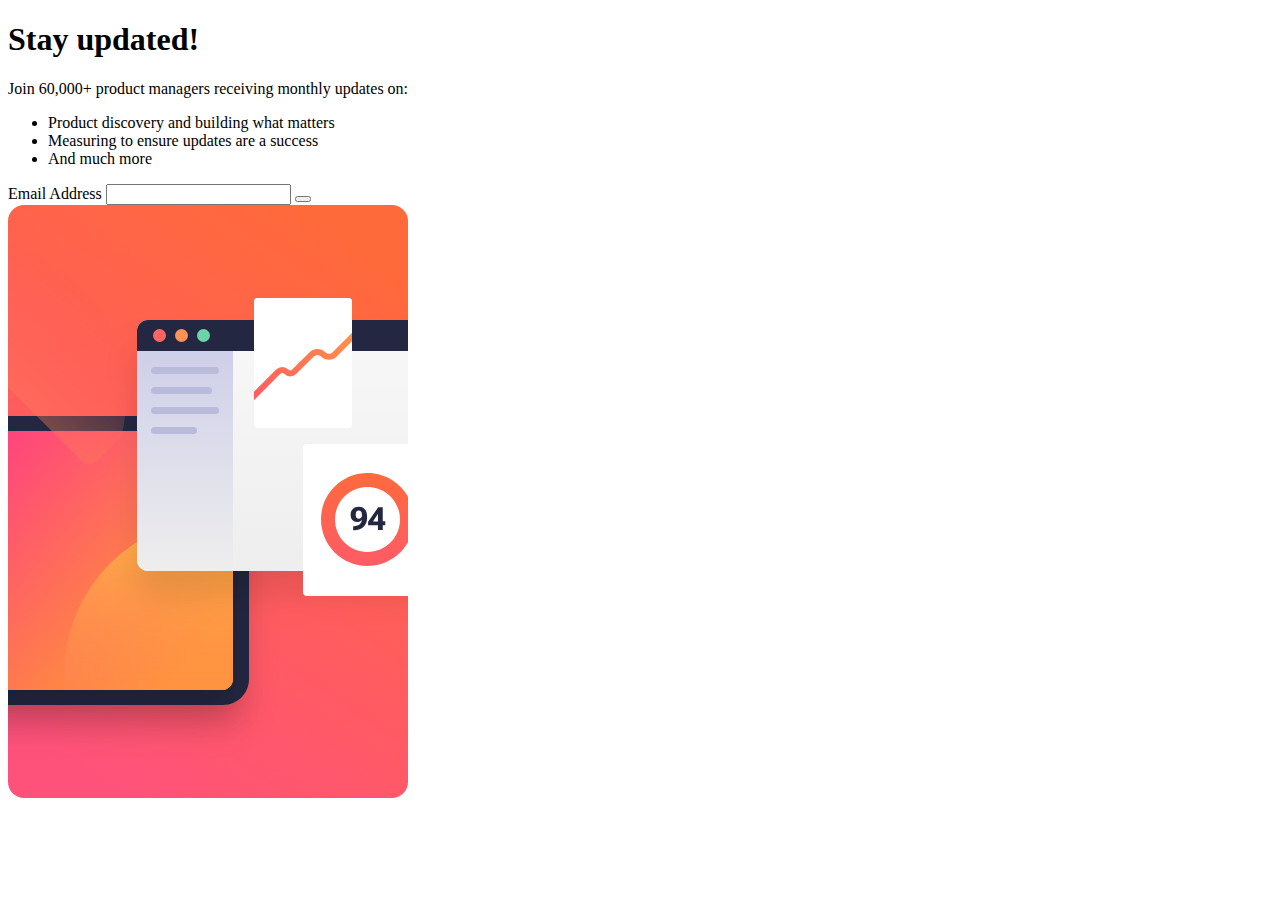
==== Index.html @ 206f369c "first html" ====
<!DOCTYPE html>
<html lang="pt-br">
<head>
    <meta charset="UTF-8">
    <meta name="viewport" content="width=device-width, initial-scale=1.0">
    <title>Resolução frontendmentor</title>
</head>
<body>
    <main>
        <article>
            <h1>Stay updated!</h1>
            <p>Join 60,000+ product managers receiving monthly updates on:</p>
            <ul>
                <li>Product discovery and building what matters</li>
                <li>Measuring to ensure updates are a success</li>
                <li>And much more</li>
            </ul>
            <label>Email Address</label>
            <input type ="text">
            <button></button>
        </article>
        <Section>
            <svg xmlns="http://www.w3.org/2000/svg" xmlns:xlink="http://www.w3.org/1999/xlink" width="400" height="593" viewBox="0 0 400 593"><defs><linearGradient id="b" x1="72.75%" x2="27.25%" y1="0%" y2="100%"><stop offset="0%" stop-color="#FF6A3A"/><stop offset="100%" stop-color="#FF527B"/></linearGradient><linearGradient id="h" x1="22.319%" x2="99.127%" y1="28.497%" y2="70.858%"><stop offset="0%" stop-color="#FF3E83"/><stop offset="100%" stop-color="#FF9F2E"/></linearGradient><linearGradient id="k" x1="50%" x2="50%" y1="0%" y2="100%"><stop offset="0%" stop-color="#FFB443"/><stop offset="100%" stop-color="#FF5B64" stop-opacity="0"/></linearGradient><linearGradient id="o" x1="50%" x2="50%" y1="0%" y2="100%"><stop offset="0%" stop-color="#F8F8F8"/><stop offset="100%" stop-color="#EEE"/></linearGradient><linearGradient id="p" x1="50%" x2="50%" y1="0%" y2="100%"><stop offset="0%" stop-color="#CACBE8"/><stop offset="100%" stop-color="#EEE"/><stop offset="100%" stop-color="#CACBE8"/></linearGradient><linearGradient id="r" x1="97.791%" x2="7.729%" y1="26.944%" y2="71.879%"><stop offset="0%" stop-color="#FF9049"/><stop offset="100%" stop-color="#FF5E5E"/></linearGradient><linearGradient id="t" x1="50%" x2="50%" y1="0%" y2="100%"><stop offset="0%" stop-color="#FF6A3D"/><stop offset="100%" stop-color="#FF5B66"/></linearGradient><path id="e" d="M0 26C0 11.64 11.64 0 26 0h381c14.36 0 26 11.64 26 26v237c0 14.36-11.64 26-26 26H26c-14.36 0-26-11.64-26-26V26Z"/><path id="g" d="M0 11C0 4.925 4.925 0 11 0h379c6.075 0 11 4.925 11 11v237c0 6.075-4.925 11-11 11H11c-6.075 0-11-4.925-11-11V11Z"/><path id="i" d="M0 11C0 4.925 4.925 0 11 0h379c6.075 0 11 4.925 11 11v237c0 6.075-4.925 11-11 11H11c-6.075 0-11-4.925-11-11V11Z"/><path id="n" d="M0 11C0 4.925 4.925 0 11 0h411c6.075 0 11 4.925 11 11v229c0 6.075-4.925 11-11 11H11c-6.075 0-11-4.925-11-11V11Z"/><path id="q" d="M0 4a4 4 0 0 1 4-4h90a4 4 0 0 1 4 4v122a4 4 0 0 1-4 4H4a4 4 0 0 1-4-4V4Z"/><filter id="d" width="127.7%" height="141.5%" x="-13.9%" y="-12.5%" filterUnits="objectBoundingBox"><feOffset dy="24" in="SourceAlpha" result="shadowOffsetOuter1"/><feGaussianBlur in="shadowOffsetOuter1" result="shadowBlurOuter1" stdDeviation="16"/><feColorMatrix in="shadowBlurOuter1" values="0 0 0 0 0 0 0 0 0 0 0 0 0 0 0 0 0 0 0.100000001 0"/></filter><filter id="f" width="129.9%" height="146.3%" x="-15%" y="-13.9%" filterUnits="objectBoundingBox"><feOffset dy="24" in="SourceAlpha" result="shadowOffsetOuter1"/><feGaussianBlur in="shadowOffsetOuter1" result="shadowBlurOuter1" stdDeviation="16"/><feColorMatrix in="shadowBlurOuter1" values="0 0 0 0 0 0 0 0 0 0 0 0 0 0 0 0 0 0 0.100000001 0"/></filter><filter id="j" width="129.9%" height="146.3%" x="-15%" y="-13.9%" filterUnits="objectBoundingBox"><feOffset dy="24" in="SourceAlpha" result="shadowOffsetOuter1"/><feGaussianBlur in="shadowOffsetOuter1" result="shadowBlurOuter1" stdDeviation="16"/><feColorMatrix in="shadowBlurOuter1" values="0 0 0 0 0 0 0 0 0 0 0 0 0 0 0 0 0 0 0.100000001 0"/></filter><filter id="m" width="127.7%" height="147.8%" x="-13.9%" y="-14.3%" filterUnits="objectBoundingBox"><feOffset dy="24" in="SourceAlpha" result="shadowOffsetOuter1"/><feGaussianBlur in="shadowOffsetOuter1" result="shadowBlurOuter1" stdDeviation="16"/><feColorMatrix in="shadowBlurOuter1" values="0 0 0 0 0 0 0 0 0 0 0 0 0 0 0 0 0 0 0.100000001 0"/></filter><rect id="a" width="400" height="593" x="0" y="0" rx="16"/></defs><g fill="none" fill-rule="evenodd"><mask id="c" fill="#fff"><use xlink:href="#a"/></mask><rect width="400" height="593" rx="16"/><path fill="url(#b)" fill-rule="nonzero" d="M0 0h400v593H0z" mask="url(#c)"/><g mask="url(#c)"><g fill-rule="nonzero" transform="translate(-192 211)"><use xlink:href="#e" fill="#000" filter="url(#d)"/><use xlink:href="#e" fill="#242742"/></g><g transform="translate(-176 226)"><g fill-rule="nonzero"><use xlink:href="#g" fill="#000" filter="url(#f)"/><use xlink:href="#g" fill="url(#h)"/></g><mask id="l" fill="#fff"><use xlink:href="#i"/></mask><g fill-rule="nonzero"><use xlink:href="#i" fill="#000" filter="url(#j)"/><use xlink:href="#i" fill="url(#h)"/></g><circle cx="390" cy="244" r="158" fill="url(#k)" fill-rule="nonzero" mask="url(#l)"/><circle cx="136.446" cy="-34.554" r="158" fill="url(#k)" fill-rule="nonzero" mask="url(#l)" transform="rotate(-135 136.446 -34.554)"/></g><g fill-rule="nonzero" transform="translate(129 115)"><use xlink:href="#n" fill="#000" filter="url(#m)"/><use xlink:href="#n" fill="url(#o)"/><path fill="url(#p)" d="M0 11C0 4.925 4.925 0 11 0h85v251H11c-6.075 0-11-4.925-11-11V11Z"/><path fill="#BABBDB" d="M14 50.5a3.5 3.5 0 0 1 3.5-3.5h61a3.5 3.5 0 0 1 0 7h-61a3.5 3.5 0 0 1-3.5-3.5Zm0 20a3.5 3.5 0 0 1 3.5-3.5h54a3.5 3.5 0 0 1 0 7h-54a3.5 3.5 0 0 1-3.5-3.5Zm0 20a3.5 3.5 0 0 1 3.5-3.5h61a3.5 3.5 0 0 1 0 7h-61a3.5 3.5 0 0 1-3.5-3.5Zm0 20a3.5 3.5 0 0 1 3.5-3.5h39a3.5 3.5 0 1 1 0 7h-39a3.5 3.5 0 0 1-3.5-3.5Z"/><path fill="#242742" d="M0 11C0 4.925 4.925 0 11 0h411c6.075 0 11 4.925 11 11v20H0V11Z"/><g transform="translate(16 9)"><circle cx="6.5" cy="6.5" r="6.5" fill="#FF6464"/><circle cx="28.5" cy="6.5" r="6.5" fill="#FF9255"/><circle cx="50.5" cy="6.5" r="6.5" fill="#6BD4A8"/></g></g><g transform="translate(246 93)"><path fill="#FFF" fill-rule="nonzero" d="M0 4a4 4 0 0 1 4-4h90a4 4 0 0 1 4 4v122a4 4 0 0 1-4 4H4a4 4 0 0 1-4-4V4Z"/><mask id="s" fill="#fff"><use xlink:href="#q"/></mask><use xlink:href="#q" fill="#FFF" fill-rule="nonzero"/><path fill="url(#r)" fill-rule="nonzero" d="M108.12 28.878a3 3 0 0 1 .002 4.243L82.847 58.41c-4.348 4.351-11.4 4.351-15.749 0a5.132 5.132 0 0 0-7.26 0L42.406 75.853a8.668 8.668 0 0 1-12.262 0 2.668 2.668 0 0 0-3.774 0l-32.248 32.268a3 3 0 1 1-4.244-4.242l32.248-32.267a8.668 8.668 0 0 1 12.262 0 2.668 2.668 0 0 0 3.774 0L55.594 54.17c4.348-4.35 11.4-4.35 15.748 0a5.132 5.132 0 0 0 7.26 0l25.276-25.29a3 3 0 0 1 4.243-.002Z" mask="url(#s)"/><path fill="#FFF" fill-rule="nonzero" d="M49 150a4 4 0 0 1 4-4h120a4 4 0 0 1 4 4v144a4 4 0 0 1-4 4H53a4 4 0 0 1-4-4V150Z"/><path fill="url(#t)" d="M46.5 79C64.45 79 79 64.45 79 46.5S64.45 14 46.5 14 14 28.55 14 46.5 28.55 79 46.5 79Zm0 14C72.181 93 93 72.181 93 46.5S72.181 0 46.5 0 0 20.819 0 46.5 20.819 93 46.5 93Z" transform="translate(67 175)"/><path fill="#242742" fill-rule="nonzero" d="M96.61 216.72c0 2.27.589 4.067 1.766 5.39 1.177 1.313 2.78 1.969 4.812 1.969 1.886 0 3.36-.672 4.422-2.016 1.073-1.344 1.61-3.02 1.61-5.031h-1.172c0 1.146-.318 2.057-.954 2.734-.635.677-1.427 1.016-2.375 1.016-1.01 0-1.76-.339-2.25-1.016-.49-.687-.734-1.692-.734-3.015 0-1.51.245-2.594.734-3.25.5-.667 1.24-1 2.22-1 1.051 0 1.869.432 2.452 1.297.584.864.875 2.411.875 4.64l.14.625c0 3.302-.723 5.646-2.171 7.031-1.448 1.386-3.495 2.073-6.14 2.063h-.704v3.969h.813c4.25-.042 7.495-1.193 9.734-3.453 2.25-2.271 3.375-5.329 3.375-9.172v-.813c0-3.458-.776-5.958-2.328-7.5-1.552-1.552-3.557-2.328-6.016-2.328-2.468 0-4.437.714-5.906 2.14-1.469 1.428-2.203 3.334-2.203 5.72ZM123.923 232h4.828v-22.75h-4.516l-10.11 14.563v3.438h17.141v-3.891h-4.937l-.813.078h-6.5l4.828-7.562h.157v9.593l-.079.547v5.985Z"/></g></g></g></svg>
        </Section>
    </main>  
</body>
</html>
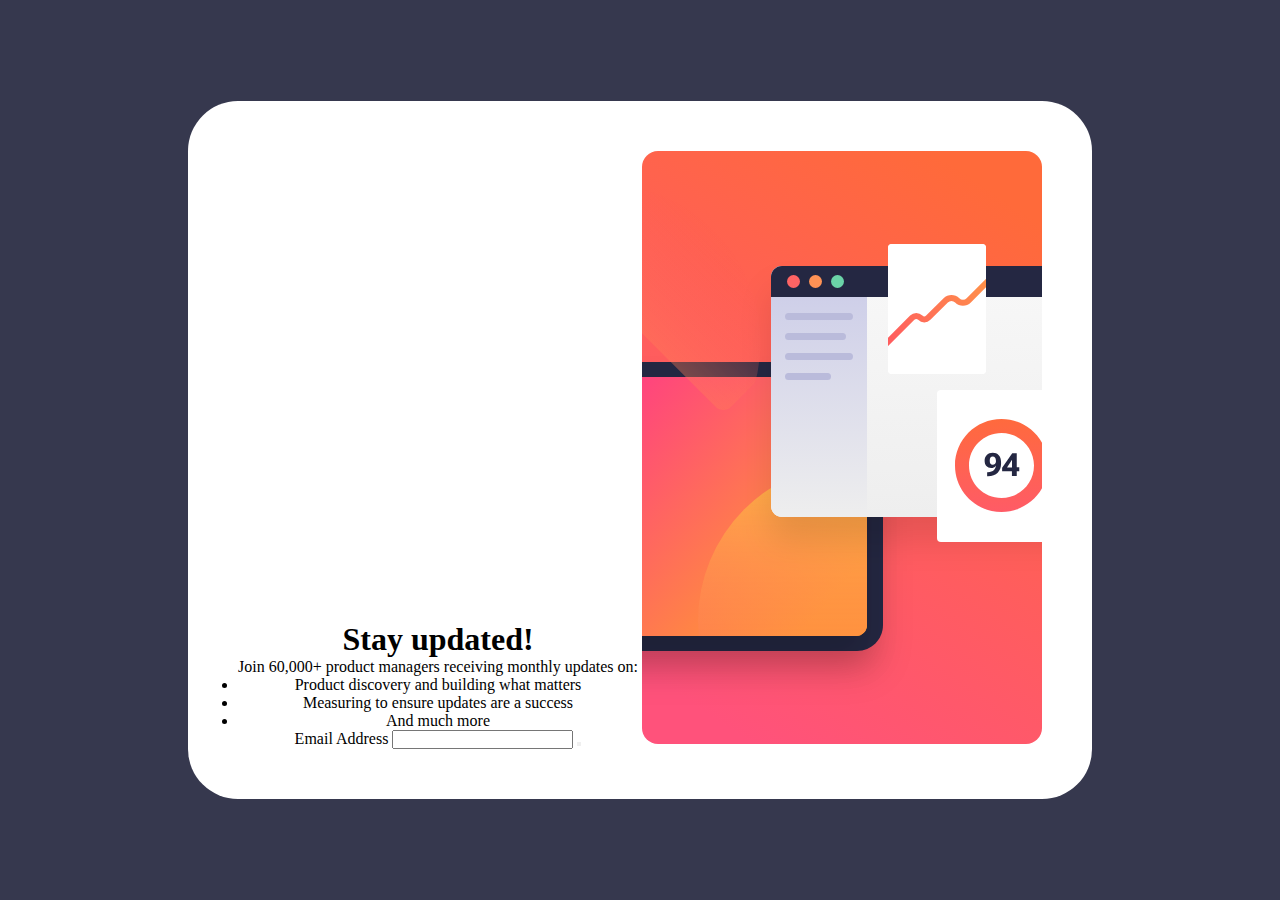
==== commit b87c817c: "iniciando o style.css" ====
--- a/Index.html
+++ b/Index.html
@@ -3,10 +3,12 @@
 <head>
     <meta charset="UTF-8">
     <meta name="viewport" content="width=device-width, initial-scale=1.0">
+    <link rel="stylesheet" type="text/css" href="style.css" />
     <title>Resolução frontendmentor</title>
 </head>
 <body>
     <main>
+        <div class="container">
         <article>
             <h1>Stay updated!</h1>
             <p>Join 60,000+ product managers receiving monthly updates on:</p>
@@ -22,6 +24,7 @@
         <Section>
             <svg xmlns="http://www.w3.org/2000/svg" xmlns:xlink="http://www.w3.org/1999/xlink" width="400" height="593" viewBox="0 0 400 593"><defs><linearGradient id="b" x1="72.75%" x2="27.25%" y1="0%" y2="100%"><stop offset="0%" stop-color="#FF6A3A"/><stop offset="100%" stop-color="#FF527B"/></linearGradient><linearGradient id="h" x1="22.319%" x2="99.127%" y1="28.497%" y2="70.858%"><stop offset="0%" stop-color="#FF3E83"/><stop offset="100%" stop-color="#FF9F2E"/></linearGradient><linearGradient id="k" x1="50%" x2="50%" y1="0%" y2="100%"><stop offset="0%" stop-color="#FFB443"/><stop offset="100%" stop-color="#FF5B64" stop-opacity="0"/></linearGradient><linearGradient id="o" x1="50%" x2="50%" y1="0%" y2="100%"><stop offset="0%" stop-color="#F8F8F8"/><stop offset="100%" stop-color="#EEE"/></linearGradient><linearGradient id="p" x1="50%" x2="50%" y1="0%" y2="100%"><stop offset="0%" stop-color="#CACBE8"/><stop offset="100%" stop-color="#EEE"/><stop offset="100%" stop-color="#CACBE8"/></linearGradient><linearGradient id="r" x1="97.791%" x2="7.729%" y1="26.944%" y2="71.879%"><stop offset="0%" stop-color="#FF9049"/><stop offset="100%" stop-color="#FF5E5E"/></linearGradient><linearGradient id="t" x1="50%" x2="50%" y1="0%" y2="100%"><stop offset="0%" stop-color="#FF6A3D"/><stop offset="100%" stop-color="#FF5B66"/></linearGradient><path id="e" d="M0 26C0 11.64 11.64 0 26 0h381c14.36 0 26 11.64 26 26v237c0 14.36-11.64 26-26 26H26c-14.36 0-26-11.64-26-26V26Z"/><path id="g" d="M0 11C0 4.925 4.925 0 11 0h379c6.075 0 11 4.925 11 11v237c0 6.075-4.925 11-11 11H11c-6.075 0-11-4.925-11-11V11Z"/><path id="i" d="M0 11C0 4.925 4.925 0 11 0h379c6.075 0 11 4.925 11 11v237c0 6.075-4.925 11-11 11H11c-6.075 0-11-4.925-11-11V11Z"/><path id="n" d="M0 11C0 4.925 4.925 0 11 0h411c6.075 0 11 4.925 11 11v229c0 6.075-4.925 11-11 11H11c-6.075 0-11-4.925-11-11V11Z"/><path id="q" d="M0 4a4 4 0 0 1 4-4h90a4 4 0 0 1 4 4v122a4 4 0 0 1-4 4H4a4 4 0 0 1-4-4V4Z"/><filter id="d" width="127.7%" height="141.5%" x="-13.9%" y="-12.5%" filterUnits="objectBoundingBox"><feOffset dy="24" in="SourceAlpha" result="shadowOffsetOuter1"/><feGaussianBlur in="shadowOffsetOuter1" result="shadowBlurOuter1" stdDeviation="16"/><feColorMatrix in="shadowBlurOuter1" values="0 0 0 0 0 0 0 0 0 0 0 0 0 0 0 0 0 0 0.100000001 0"/></filter><filter id="f" width="129.9%" height="146.3%" x="-15%" y="-13.9%" filterUnits="objectBoundingBox"><feOffset dy="24" in="SourceAlpha" result="shadowOffsetOuter1"/><feGaussianBlur in="shadowOffsetOuter1" result="shadowBlurOuter1" stdDeviation="16"/><feColorMatrix in="shadowBlurOuter1" values="0 0 0 0 0 0 0 0 0 0 0 0 0 0 0 0 0 0 0.100000001 0"/></filter><filter id="j" width="129.9%" height="146.3%" x="-15%" y="-13.9%" filterUnits="objectBoundingBox"><feOffset dy="24" in="SourceAlpha" result="shadowOffsetOuter1"/><feGaussianBlur in="shadowOffsetOuter1" result="shadowBlurOuter1" stdDeviation="16"/><feColorMatrix in="shadowBlurOuter1" values="0 0 0 0 0 0 0 0 0 0 0 0 0 0 0 0 0 0 0.100000001 0"/></filter><filter id="m" width="127.7%" height="147.8%" x="-13.9%" y="-14.3%" filterUnits="objectBoundingBox"><feOffset dy="24" in="SourceAlpha" result="shadowOffsetOuter1"/><feGaussianBlur in="shadowOffsetOuter1" result="shadowBlurOuter1" stdDeviation="16"/><feColorMatrix in="shadowBlurOuter1" values="0 0 0 0 0 0 0 0 0 0 0 0 0 0 0 0 0 0 0.100000001 0"/></filter><rect id="a" width="400" height="593" x="0" y="0" rx="16"/></defs><g fill="none" fill-rule="evenodd"><mask id="c" fill="#fff"><use xlink:href="#a"/></mask><rect width="400" height="593" rx="16"/><path fill="url(#b)" fill-rule="nonzero" d="M0 0h400v593H0z" mask="url(#c)"/><g mask="url(#c)"><g fill-rule="nonzero" transform="translate(-192 211)"><use xlink:href="#e" fill="#000" filter="url(#d)"/><use xlink:href="#e" fill="#242742"/></g><g transform="translate(-176 226)"><g fill-rule="nonzero"><use xlink:href="#g" fill="#000" filter="url(#f)"/><use xlink:href="#g" fill="url(#h)"/></g><mask id="l" fill="#fff"><use xlink:href="#i"/></mask><g fill-rule="nonzero"><use xlink:href="#i" fill="#000" filter="url(#j)"/><use xlink:href="#i" fill="url(#h)"/></g><circle cx="390" cy="244" r="158" fill="url(#k)" fill-rule="nonzero" mask="url(#l)"/><circle cx="136.446" cy="-34.554" r="158" fill="url(#k)" fill-rule="nonzero" mask="url(#l)" transform="rotate(-135 136.446 -34.554)"/></g><g fill-rule="nonzero" transform="translate(129 115)"><use xlink:href="#n" fill="#000" filter="url(#m)"/><use xlink:href="#n" fill="url(#o)"/><path fill="url(#p)" d="M0 11C0 4.925 4.925 0 11 0h85v251H11c-6.075 0-11-4.925-11-11V11Z"/><path fill="#BABBDB" d="M14 50.5a3.5 3.5 0 0 1 3.5-3.5h61a3.5 3.5 0 0 1 0 7h-61a3.5 3.5 0 0 1-3.5-3.5Zm0 20a3.5 3.5 0 0 1 3.5-3.5h54a3.5 3.5 0 0 1 0 7h-54a3.5 3.5 0 0 1-3.5-3.5Zm0 20a3.5 3.5 0 0 1 3.5-3.5h61a3.5 3.5 0 0 1 0 7h-61a3.5 3.5 0 0 1-3.5-3.5Zm0 20a3.5 3.5 0 0 1 3.5-3.5h39a3.5 3.5 0 1 1 0 7h-39a3.5 3.5 0 0 1-3.5-3.5Z"/><path fill="#242742" d="M0 11C0 4.925 4.925 0 11 0h411c6.075 0 11 4.925 11 11v20H0V11Z"/><g transform="translate(16 9)"><circle cx="6.5" cy="6.5" r="6.5" fill="#FF6464"/><circle cx="28.5" cy="6.5" r="6.5" fill="#FF9255"/><circle cx="50.5" cy="6.5" r="6.5" fill="#6BD4A8"/></g></g><g transform="translate(246 93)"><path fill="#FFF" fill-rule="nonzero" d="M0 4a4 4 0 0 1 4-4h90a4 4 0 0 1 4 4v122a4 4 0 0 1-4 4H4a4 4 0 0 1-4-4V4Z"/><mask id="s" fill="#fff"><use xlink:href="#q"/></mask><use xlink:href="#q" fill="#FFF" fill-rule="nonzero"/><path fill="url(#r)" fill-rule="nonzero" d="M108.12 28.878a3 3 0 0 1 .002 4.243L82.847 58.41c-4.348 4.351-11.4 4.351-15.749 0a5.132 5.132 0 0 0-7.26 0L42.406 75.853a8.668 8.668 0 0 1-12.262 0 2.668 2.668 0 0 0-3.774 0l-32.248 32.268a3 3 0 1 1-4.244-4.242l32.248-32.267a8.668 8.668 0 0 1 12.262 0 2.668 2.668 0 0 0 3.774 0L55.594 54.17c4.348-4.35 11.4-4.35 15.748 0a5.132 5.132 0 0 0 7.26 0l25.276-25.29a3 3 0 0 1 4.243-.002Z" mask="url(#s)"/><path fill="#FFF" fill-rule="nonzero" d="M49 150a4 4 0 0 1 4-4h120a4 4 0 0 1 4 4v144a4 4 0 0 1-4 4H53a4 4 0 0 1-4-4V150Z"/><path fill="url(#t)" d="M46.5 79C64.45 79 79 64.45 79 46.5S64.45 14 46.5 14 14 28.55 14 46.5 28.55 79 46.5 79Zm0 14C72.181 93 93 72.181 93 46.5S72.181 0 46.5 0 0 20.819 0 46.5 20.819 93 46.5 93Z" transform="translate(67 175)"/><path fill="#242742" fill-rule="nonzero" d="M96.61 216.72c0 2.27.589 4.067 1.766 5.39 1.177 1.313 2.78 1.969 4.812 1.969 1.886 0 3.36-.672 4.422-2.016 1.073-1.344 1.61-3.02 1.61-5.031h-1.172c0 1.146-.318 2.057-.954 2.734-.635.677-1.427 1.016-2.375 1.016-1.01 0-1.76-.339-2.25-1.016-.49-.687-.734-1.692-.734-3.015 0-1.51.245-2.594.734-3.25.5-.667 1.24-1 2.22-1 1.051 0 1.869.432 2.452 1.297.584.864.875 2.411.875 4.64l.14.625c0 3.302-.723 5.646-2.171 7.031-1.448 1.386-3.495 2.073-6.14 2.063h-.704v3.969h.813c4.25-.042 7.495-1.193 9.734-3.453 2.25-2.271 3.375-5.329 3.375-9.172v-.813c0-3.458-.776-5.958-2.328-7.5-1.552-1.552-3.557-2.328-6.016-2.328-2.468 0-4.437.714-5.906 2.14-1.469 1.428-2.203 3.334-2.203 5.72ZM123.923 232h4.828v-22.75h-4.516l-10.11 14.563v3.438h17.141v-3.891h-4.937l-.813.078h-6.5l4.828-7.562h.157v9.593l-.079.547v5.985Z"/></g></g></g></svg>
         </Section>
+    </div>
     </main>  
 </body>
 </html>--- a/style.css
+++ b/style.css
@@ -0,0 +1,25 @@
+*{
+    margin: 0;
+    padding: 0;
+}
+main{
+    display: flex;
+    flex-direction: row;
+    justify-content: center;
+    text-align: center;
+    
+    background-color: hsl(235, 18%, 26%);
+    height: 100vh;
+    width:100vw;
+}
+.container{
+    margin: auto;
+  /*  width: 500px;*/
+    padding: 50px;
+    border-radius: 50px;
+    background-color: hsl(0, 0%, 100%)
+}
+article, section{
+    display: inline-block;
+}
+
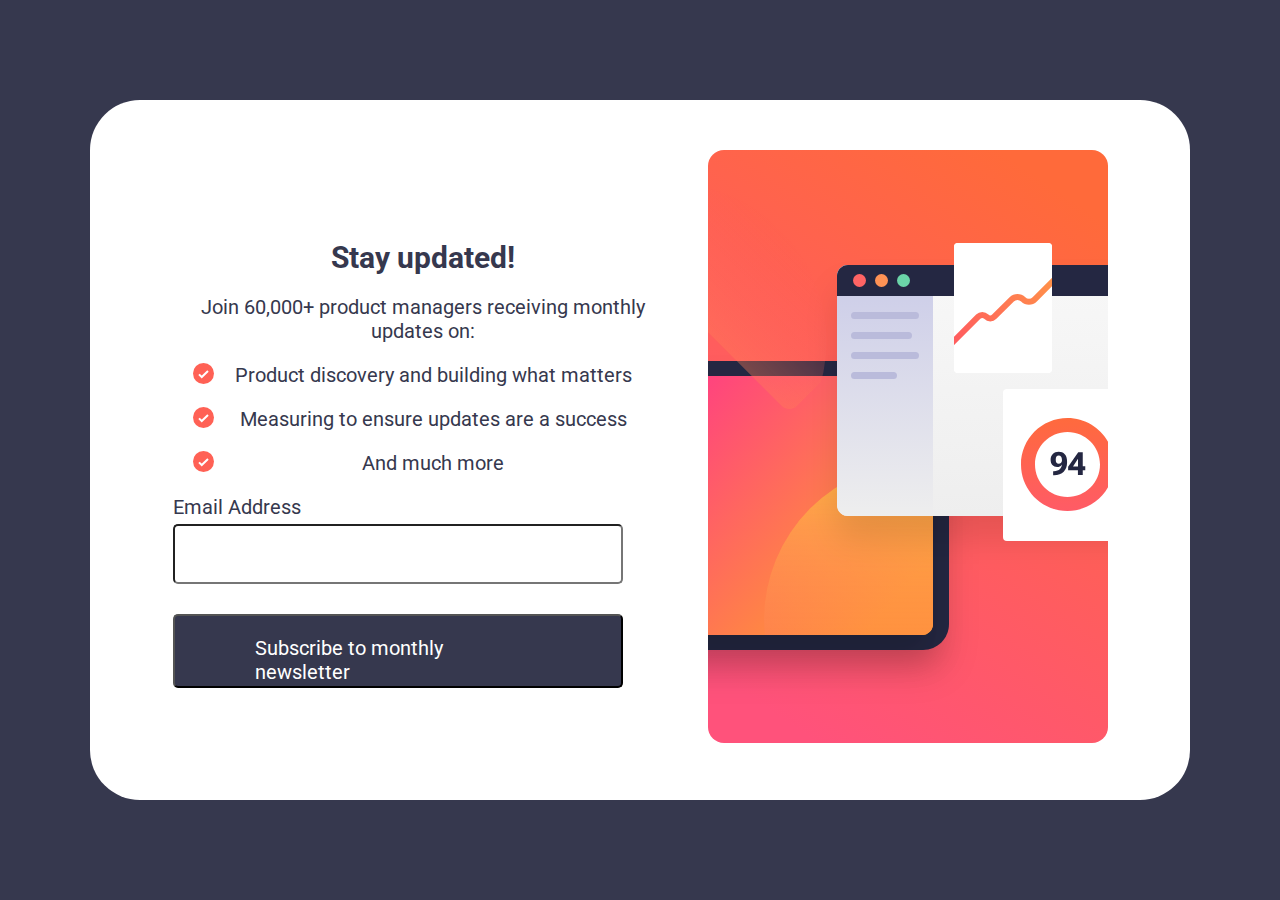
==== commit 9fa5dca4: "html e css concluídos" ====
--- a/Index.html
+++ b/Index.html
@@ -5,21 +5,28 @@
     <meta name="viewport" content="width=device-width, initial-scale=1.0">
     <link rel="stylesheet" type="text/css" href="style.css" />
     <title>Resolução frontendmentor</title>
+    <link rel="preconnect" href="https://fonts.googleapis.com">
+<link rel="preconnect" href="https://fonts.gstatic.com" crossorigin>
+<link href="https://fonts.googleapis.com/css2?family=Roboto:wght@100;400;700&display=swap" rel="stylesheet">
 </head>
 <body>
     <main>
         <div class="container">
         <article>
-            <h1>Stay updated!</h1>
-            <p>Join 60,000+ product managers receiving monthly updates on:</p>
-            <ul>
-                <li>Product discovery and building what matters</li>
-                <li>Measuring to ensure updates are a success</li>
-                <li>And much more</li>
-            </ul>
-            <label>Email Address</label>
+            <h1 >Stay updated!</h1>
+            <p class="letras">Join 60,000+ product managers receiving monthly updates on:</p>
+                <ul class="letras">
+                    <svg class="lista" xmlns="http://www.w3.org/2000/svg" width="21" height="21" viewBox="0 0 21 21"><g fill="none"><circle cx="10.5" cy="10.5" r="10.5" fill="#FF6155"/><path stroke="#FFF" stroke-width="2" d="M6 11.381 8.735 14 15 8"/></g></svg>  
+                        <li>Product discovery and building what matters</li>
+                    <svg class="lista" xmlns="http://www.w3.org/2000/svg" width="21" height="21" viewBox="0 0 21 21"><g fill="none"><circle cx="10.5" cy="10.5" r="10.5" fill="#FF6155"/><path stroke="#FFF" stroke-width="2" d="M6 11.381 8.735 14 15 8"/></g></svg> 
+                        <li>Measuring to ensure updates are a success</li>
+                    <svg class="lista" xmlns="http://www.w3.org/2000/svg" width="21" height="21" viewBox="0 0 21 21"><g fill="none"><circle cx="10.5" cy="10.5" r="10.5" fill="#FF6155"/><path stroke="#FFF" stroke-width="2" d="M6 11.381 8.735 14 15 8"/></g></svg> 
+                        <li>And much more</li>
+            
+                </ul>
+            <label >Email Address</label>
             <input type ="text">
-            <button></button>
+            <button> Subscribe to monthly newsletter</button>
         </article>
         <Section>
             <svg xmlns="http://www.w3.org/2000/svg" xmlns:xlink="http://www.w3.org/1999/xlink" width="400" height="593" viewBox="0 0 400 593"><defs><linearGradient id="b" x1="72.75%" x2="27.25%" y1="0%" y2="100%"><stop offset="0%" stop-color="#FF6A3A"/><stop offset="100%" stop-color="#FF527B"/></linearGradient><linearGradient id="h" x1="22.319%" x2="99.127%" y1="28.497%" y2="70.858%"><stop offset="0%" stop-color="#FF3E83"/><stop offset="100%" stop-color="#FF9F2E"/></linearGradient><linearGradient id="k" x1="50%" x2="50%" y1="0%" y2="100%"><stop offset="0%" stop-color="#FFB443"/><stop offset="100%" stop-color="#FF5B64" stop-opacity="0"/></linearGradient><linearGradient id="o" x1="50%" x2="50%" y1="0%" y2="100%"><stop offset="0%" stop-color="#F8F8F8"/><stop offset="100%" stop-color="#EEE"/></linearGradient><linearGradient id="p" x1="50%" x2="50%" y1="0%" y2="100%"><stop offset="0%" stop-color="#CACBE8"/><stop offset="100%" stop-color="#EEE"/><stop offset="100%" stop-color="#CACBE8"/></linearGradient><linearGradient id="r" x1="97.791%" x2="7.729%" y1="26.944%" y2="71.879%"><stop offset="0%" stop-color="#FF9049"/><stop offset="100%" stop-color="#FF5E5E"/></linearGradient><linearGradient id="t" x1="50%" x2="50%" y1="0%" y2="100%"><stop offset="0%" stop-color="#FF6A3D"/><stop offset="100%" stop-color="#FF5B66"/></linearGradient><path id="e" d="M0 26C0 11.64 11.64 0 26 0h381c14.36 0 26 11.64 26 26v237c0 14.36-11.64 26-26 26H26c-14.36 0-26-11.64-26-26V26Z"/><path id="g" d="M0 11C0 4.925 4.925 0 11 0h379c6.075 0 11 4.925 11 11v237c0 6.075-4.925 11-11 11H11c-6.075 0-11-4.925-11-11V11Z"/><path id="i" d="M0 11C0 4.925 4.925 0 11 0h379c6.075 0 11 4.925 11 11v237c0 6.075-4.925 11-11 11H11c-6.075 0-11-4.925-11-11V11Z"/><path id="n" d="M0 11C0 4.925 4.925 0 11 0h411c6.075 0 11 4.925 11 11v229c0 6.075-4.925 11-11 11H11c-6.075 0-11-4.925-11-11V11Z"/><path id="q" d="M0 4a4 4 0 0 1 4-4h90a4 4 0 0 1 4 4v122a4 4 0 0 1-4 4H4a4 4 0 0 1-4-4V4Z"/><filter id="d" width="127.7%" height="141.5%" x="-13.9%" y="-12.5%" filterUnits="objectBoundingBox"><feOffset dy="24" in="SourceAlpha" result="shadowOffsetOuter1"/><feGaussianBlur in="shadowOffsetOuter1" result="shadowBlurOuter1" stdDeviation="16"/><feColorMatrix in="shadowBlurOuter1" values="0 0 0 0 0 0 0 0 0 0 0 0 0 0 0 0 0 0 0.100000001 0"/></filter><filter id="f" width="129.9%" height="146.3%" x="-15%" y="-13.9%" filterUnits="objectBoundingBox"><feOffset dy="24" in="SourceAlpha" result="shadowOffsetOuter1"/><feGaussianBlur in="shadowOffsetOuter1" result="shadowBlurOuter1" stdDeviation="16"/><feColorMatrix in="shadowBlurOuter1" values="0 0 0 0 0 0 0 0 0 0 0 0 0 0 0 0 0 0 0.100000001 0"/></filter><filter id="j" width="129.9%" height="146.3%" x="-15%" y="-13.9%" filterUnits="objectBoundingBox"><feOffset dy="24" in="SourceAlpha" result="shadowOffsetOuter1"/><feGaussianBlur in="shadowOffsetOuter1" result="shadowBlurOuter1" stdDeviation="16"/><feColorMatrix in="shadowBlurOuter1" values="0 0 0 0 0 0 0 0 0 0 0 0 0 0 0 0 0 0 0.100000001 0"/></filter><filter id="m" width="127.7%" height="147.8%" x="-13.9%" y="-14.3%" filterUnits="objectBoundingBox"><feOffset dy="24" in="SourceAlpha" result="shadowOffsetOuter1"/><feGaussianBlur in="shadowOffsetOuter1" result="shadowBlurOuter1" stdDeviation="16"/><feColorMatrix in="shadowBlurOuter1" values="0 0 0 0 0 0 0 0 0 0 0 0 0 0 0 0 0 0 0.100000001 0"/></filter><rect id="a" width="400" height="593" x="0" y="0" rx="16"/></defs><g fill="none" fill-rule="evenodd"><mask id="c" fill="#fff"><use xlink:href="#a"/></mask><rect width="400" height="593" rx="16"/><path fill="url(#b)" fill-rule="nonzero" d="M0 0h400v593H0z" mask="url(#c)"/><g mask="url(#c)"><g fill-rule="nonzero" transform="translate(-192 211)"><use xlink:href="#e" fill="#000" filter="url(#d)"/><use xlink:href="#e" fill="#242742"/></g><g transform="translate(-176 226)"><g fill-rule="nonzero"><use xlink:href="#g" fill="#000" filter="url(#f)"/><use xlink:href="#g" fill="url(#h)"/></g><mask id="l" fill="#fff"><use xlink:href="#i"/></mask><g fill-rule="nonzero"><use xlink:href="#i" fill="#000" filter="url(#j)"/><use xlink:href="#i" fill="url(#h)"/></g><circle cx="390" cy="244" r="158" fill="url(#k)" fill-rule="nonzero" mask="url(#l)"/><circle cx="136.446" cy="-34.554" r="158" fill="url(#k)" fill-rule="nonzero" mask="url(#l)" transform="rotate(-135 136.446 -34.554)"/></g><g fill-rule="nonzero" transform="translate(129 115)"><use xlink:href="#n" fill="#000" filter="url(#m)"/><use xlink:href="#n" fill="url(#o)"/><path fill="url(#p)" d="M0 11C0 4.925 4.925 0 11 0h85v251H11c-6.075 0-11-4.925-11-11V11Z"/><path fill="#BABBDB" d="M14 50.5a3.5 3.5 0 0 1 3.5-3.5h61a3.5 3.5 0 0 1 0 7h-61a3.5 3.5 0 0 1-3.5-3.5Zm0 20a3.5 3.5 0 0 1 3.5-3.5h54a3.5 3.5 0 0 1 0 7h-54a3.5 3.5 0 0 1-3.5-3.5Zm0 20a3.5 3.5 0 0 1 3.5-3.5h61a3.5 3.5 0 0 1 0 7h-61a3.5 3.5 0 0 1-3.5-3.5Zm0 20a3.5 3.5 0 0 1 3.5-3.5h39a3.5 3.5 0 1 1 0 7h-39a3.5 3.5 0 0 1-3.5-3.5Z"/><path fill="#242742" d="M0 11C0 4.925 4.925 0 11 0h411c6.075 0 11 4.925 11 11v20H0V11Z"/><g transform="translate(16 9)"><circle cx="6.5" cy="6.5" r="6.5" fill="#FF6464"/><circle cx="28.5" cy="6.5" r="6.5" fill="#FF9255"/><circle cx="50.5" cy="6.5" r="6.5" fill="#6BD4A8"/></g></g><g transform="translate(246 93)"><path fill="#FFF" fill-rule="nonzero" d="M0 4a4 4 0 0 1 4-4h90a4 4 0 0 1 4 4v122a4 4 0 0 1-4 4H4a4 4 0 0 1-4-4V4Z"/><mask id="s" fill="#fff"><use xlink:href="#q"/></mask><use xlink:href="#q" fill="#FFF" fill-rule="nonzero"/><path fill="url(#r)" fill-rule="nonzero" d="M108.12 28.878a3 3 0 0 1 .002 4.243L82.847 58.41c-4.348 4.351-11.4 4.351-15.749 0a5.132 5.132 0 0 0-7.26 0L42.406 75.853a8.668 8.668 0 0 1-12.262 0 2.668 2.668 0 0 0-3.774 0l-32.248 32.268a3 3 0 1 1-4.244-4.242l32.248-32.267a8.668 8.668 0 0 1 12.262 0 2.668 2.668 0 0 0 3.774 0L55.594 54.17c4.348-4.35 11.4-4.35 15.748 0a5.132 5.132 0 0 0 7.26 0l25.276-25.29a3 3 0 0 1 4.243-.002Z" mask="url(#s)"/><path fill="#FFF" fill-rule="nonzero" d="M49 150a4 4 0 0 1 4-4h120a4 4 0 0 1 4 4v144a4 4 0 0 1-4 4H53a4 4 0 0 1-4-4V150Z"/><path fill="url(#t)" d="M46.5 79C64.45 79 79 64.45 79 46.5S64.45 14 46.5 14 14 28.55 14 46.5 28.55 79 46.5 79Zm0 14C72.181 93 93 72.181 93 46.5S72.181 0 46.5 0 0 20.819 0 46.5 20.819 93 46.5 93Z" transform="translate(67 175)"/><path fill="#242742" fill-rule="nonzero" d="M96.61 216.72c0 2.27.589 4.067 1.766 5.39 1.177 1.313 2.78 1.969 4.812 1.969 1.886 0 3.36-.672 4.422-2.016 1.073-1.344 1.61-3.02 1.61-5.031h-1.172c0 1.146-.318 2.057-.954 2.734-.635.677-1.427 1.016-2.375 1.016-1.01 0-1.76-.339-2.25-1.016-.49-.687-.734-1.692-.734-3.015 0-1.51.245-2.594.734-3.25.5-.667 1.24-1 2.22-1 1.051 0 1.869.432 2.452 1.297.584.864.875 2.411.875 4.64l.14.625c0 3.302-.723 5.646-2.171 7.031-1.448 1.386-3.495 2.073-6.14 2.063h-.704v3.969h.813c4.25-.042 7.495-1.193 9.734-3.453 2.25-2.271 3.375-5.329 3.375-9.172v-.813c0-3.458-.776-5.958-2.328-7.5-1.552-1.552-3.557-2.328-6.016-2.328-2.468 0-4.437.714-5.906 2.14-1.469 1.428-2.203 3.334-2.203 5.72ZM123.923 232h4.828v-22.75h-4.516l-10.11 14.563v3.438h17.141v-3.891h-4.937l-.813.078h-6.5l4.828-7.562h.157v9.593l-.079.547v5.985Z"/></g></g></g></svg>
--- a/style.css
+++ b/style.css
@@ -1,6 +1,10 @@
 *{
     margin: 0;
     padding: 0;
+    font-size: 20px;
+    font-family: 'Roboto', sans-serif;
+    color: hsl(235, 18%, 26%);
+
 }
 main{
     display: flex;
@@ -14,12 +18,63 @@
 }
 .container{
     margin: auto;
-  /*  width: 500px;*/
+    width: 1000px;
     padding: 50px;
     border-radius: 50px;
-    background-color: hsl(0, 0%, 100%)
+    background-color: hsl(0, 0%, 100%);
+
+    overflow: hidden;
 }
 article, section{
+    vertical-align: top;
     display: inline-block;
+    height: 600px;
+    width: 40%;
+    box-sizing: border-box;
+    /*overflow: hidden;*/
 }
-
+article{
+    width: 500px;
+    margin-right: 30px;
+}
+h1{
+    font-family: 'Roboto', sans-serif;
+   /* margin-top:90px;*/
+    margin:90px 20px 20px 20px;
+    font-size: 30px
+}
+.letras{
+    margin: 20px;
+}
+label, input,button{
+    display: block;
+    margin-bottom: 5px;
+    text-align: left;
+}
+input, button{
+    width: 90%;
+    height: 60px;
+    border-radius: 5px;
+    padding: 10px;
+    box-sizing: border-box;
+   /* height: 80px;*/
+}
+button{
+    padding: 20px 80px 50px 80px;
+    margin-top: 30px;
+    background-color: hsl(235, 18%, 26%);
+    color: hsl(0, 0%, 100%);
+    border-radius: 5px;
+}
+button:hover{
+    background-color: hsl(4, 100%, 67%);
+}
+ul{
+    list-style-type: none;
+}
+li{
+    margin-bottom: 20px;
+}
+.lista{
+    float: left;
+}
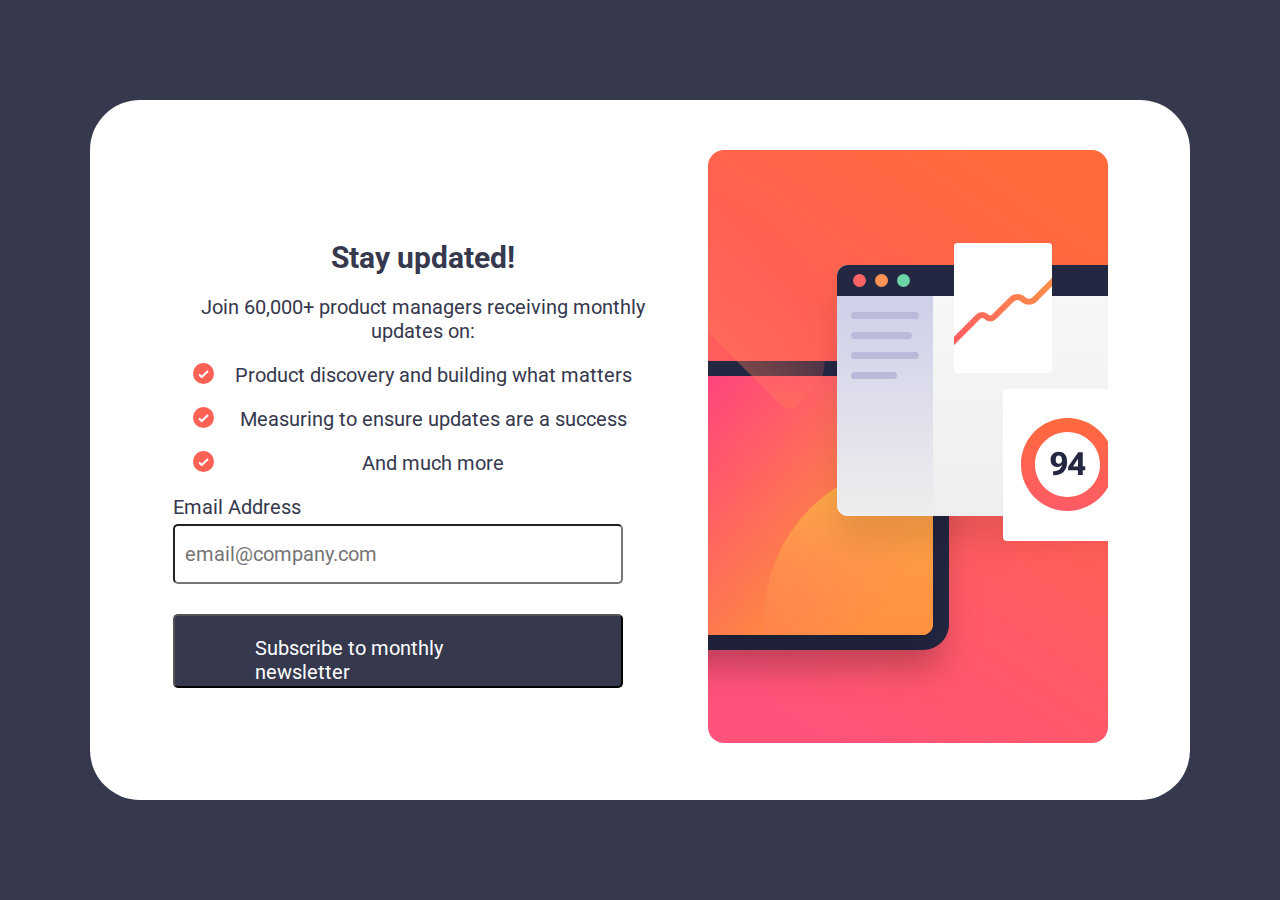
==== commit cadf73c8: "começo do javascript e começo da tela de verificacao de email" ====
--- a/Index.html
+++ b/Index.html
@@ -12,7 +12,8 @@
 <body>
     <main>
         <div class="container">
-        <article>
+            
+        <article id="artigo" class="divisoes">
             <h1 >Stay updated!</h1>
             <p class="letras">Join 60,000+ product managers receiving monthly updates on:</p>
                 <ul class="letras">
@@ -25,13 +26,17 @@
             
                 </ul>
             <label >Email Address</label>
-            <input type ="text">
-            <button> Subscribe to monthly newsletter</button>
+            <form action="conclusao.html">
+            <input type ="email" id="emailuser" placeholder="email@company.com">
+            <button type="submit" id="botao"> Subscribe to monthly newsletter</button>
+            </form>
         </article>
-        <Section>
+        <Section id="sessao" class="divisoes">
             <svg xmlns="http://www.w3.org/2000/svg" xmlns:xlink="http://www.w3.org/1999/xlink" width="400" height="593" viewBox="0 0 400 593"><defs><linearGradient id="b" x1="72.75%" x2="27.25%" y1="0%" y2="100%"><stop offset="0%" stop-color="#FF6A3A"/><stop offset="100%" stop-color="#FF527B"/></linearGradient><linearGradient id="h" x1="22.319%" x2="99.127%" y1="28.497%" y2="70.858%"><stop offset="0%" stop-color="#FF3E83"/><stop offset="100%" stop-color="#FF9F2E"/></linearGradient><linearGradient id="k" x1="50%" x2="50%" y1="0%" y2="100%"><stop offset="0%" stop-color="#FFB443"/><stop offset="100%" stop-color="#FF5B64" stop-opacity="0"/></linearGradient><linearGradient id="o" x1="50%" x2="50%" y1="0%" y2="100%"><stop offset="0%" stop-color="#F8F8F8"/><stop offset="100%" stop-color="#EEE"/></linearGradient><linearGradient id="p" x1="50%" x2="50%" y1="0%" y2="100%"><stop offset="0%" stop-color="#CACBE8"/><stop offset="100%" stop-color="#EEE"/><stop offset="100%" stop-color="#CACBE8"/></linearGradient><linearGradient id="r" x1="97.791%" x2="7.729%" y1="26.944%" y2="71.879%"><stop offset="0%" stop-color="#FF9049"/><stop offset="100%" stop-color="#FF5E5E"/></linearGradient><linearGradient id="t" x1="50%" x2="50%" y1="0%" y2="100%"><stop offset="0%" stop-color="#FF6A3D"/><stop offset="100%" stop-color="#FF5B66"/></linearGradient><path id="e" d="M0 26C0 11.64 11.64 0 26 0h381c14.36 0 26 11.64 26 26v237c0 14.36-11.64 26-26 26H26c-14.36 0-26-11.64-26-26V26Z"/><path id="g" d="M0 11C0 4.925 4.925 0 11 0h379c6.075 0 11 4.925 11 11v237c0 6.075-4.925 11-11 11H11c-6.075 0-11-4.925-11-11V11Z"/><path id="i" d="M0 11C0 4.925 4.925 0 11 0h379c6.075 0 11 4.925 11 11v237c0 6.075-4.925 11-11 11H11c-6.075 0-11-4.925-11-11V11Z"/><path id="n" d="M0 11C0 4.925 4.925 0 11 0h411c6.075 0 11 4.925 11 11v229c0 6.075-4.925 11-11 11H11c-6.075 0-11-4.925-11-11V11Z"/><path id="q" d="M0 4a4 4 0 0 1 4-4h90a4 4 0 0 1 4 4v122a4 4 0 0 1-4 4H4a4 4 0 0 1-4-4V4Z"/><filter id="d" width="127.7%" height="141.5%" x="-13.9%" y="-12.5%" filterUnits="objectBoundingBox"><feOffset dy="24" in="SourceAlpha" result="shadowOffsetOuter1"/><feGaussianBlur in="shadowOffsetOuter1" result="shadowBlurOuter1" stdDeviation="16"/><feColorMatrix in="shadowBlurOuter1" values="0 0 0 0 0 0 0 0 0 0 0 0 0 0 0 0 0 0 0.100000001 0"/></filter><filter id="f" width="129.9%" height="146.3%" x="-15%" y="-13.9%" filterUnits="objectBoundingBox"><feOffset dy="24" in="SourceAlpha" result="shadowOffsetOuter1"/><feGaussianBlur in="shadowOffsetOuter1" result="shadowBlurOuter1" stdDeviation="16"/><feColorMatrix in="shadowBlurOuter1" values="0 0 0 0 0 0 0 0 0 0 0 0 0 0 0 0 0 0 0.100000001 0"/></filter><filter id="j" width="129.9%" height="146.3%" x="-15%" y="-13.9%" filterUnits="objectBoundingBox"><feOffset dy="24" in="SourceAlpha" result="shadowOffsetOuter1"/><feGaussianBlur in="shadowOffsetOuter1" result="shadowBlurOuter1" stdDeviation="16"/><feColorMatrix in="shadowBlurOuter1" values="0 0 0 0 0 0 0 0 0 0 0 0 0 0 0 0 0 0 0.100000001 0"/></filter><filter id="m" width="127.7%" height="147.8%" x="-13.9%" y="-14.3%" filterUnits="objectBoundingBox"><feOffset dy="24" in="SourceAlpha" result="shadowOffsetOuter1"/><feGaussianBlur in="shadowOffsetOuter1" result="shadowBlurOuter1" stdDeviation="16"/><feColorMatrix in="shadowBlurOuter1" values="0 0 0 0 0 0 0 0 0 0 0 0 0 0 0 0 0 0 0.100000001 0"/></filter><rect id="a" width="400" height="593" x="0" y="0" rx="16"/></defs><g fill="none" fill-rule="evenodd"><mask id="c" fill="#fff"><use xlink:href="#a"/></mask><rect width="400" height="593" rx="16"/><path fill="url(#b)" fill-rule="nonzero" d="M0 0h400v593H0z" mask="url(#c)"/><g mask="url(#c)"><g fill-rule="nonzero" transform="translate(-192 211)"><use xlink:href="#e" fill="#000" filter="url(#d)"/><use xlink:href="#e" fill="#242742"/></g><g transform="translate(-176 226)"><g fill-rule="nonzero"><use xlink:href="#g" fill="#000" filter="url(#f)"/><use xlink:href="#g" fill="url(#h)"/></g><mask id="l" fill="#fff"><use xlink:href="#i"/></mask><g fill-rule="nonzero"><use xlink:href="#i" fill="#000" filter="url(#j)"/><use xlink:href="#i" fill="url(#h)"/></g><circle cx="390" cy="244" r="158" fill="url(#k)" fill-rule="nonzero" mask="url(#l)"/><circle cx="136.446" cy="-34.554" r="158" fill="url(#k)" fill-rule="nonzero" mask="url(#l)" transform="rotate(-135 136.446 -34.554)"/></g><g fill-rule="nonzero" transform="translate(129 115)"><use xlink:href="#n" fill="#000" filter="url(#m)"/><use xlink:href="#n" fill="url(#o)"/><path fill="url(#p)" d="M0 11C0 4.925 4.925 0 11 0h85v251H11c-6.075 0-11-4.925-11-11V11Z"/><path fill="#BABBDB" d="M14 50.5a3.5 3.5 0 0 1 3.5-3.5h61a3.5 3.5 0 0 1 0 7h-61a3.5 3.5 0 0 1-3.5-3.5Zm0 20a3.5 3.5 0 0 1 3.5-3.5h54a3.5 3.5 0 0 1 0 7h-54a3.5 3.5 0 0 1-3.5-3.5Zm0 20a3.5 3.5 0 0 1 3.5-3.5h61a3.5 3.5 0 0 1 0 7h-61a3.5 3.5 0 0 1-3.5-3.5Zm0 20a3.5 3.5 0 0 1 3.5-3.5h39a3.5 3.5 0 1 1 0 7h-39a3.5 3.5 0 0 1-3.5-3.5Z"/><path fill="#242742" d="M0 11C0 4.925 4.925 0 11 0h411c6.075 0 11 4.925 11 11v20H0V11Z"/><g transform="translate(16 9)"><circle cx="6.5" cy="6.5" r="6.5" fill="#FF6464"/><circle cx="28.5" cy="6.5" r="6.5" fill="#FF9255"/><circle cx="50.5" cy="6.5" r="6.5" fill="#6BD4A8"/></g></g><g transform="translate(246 93)"><path fill="#FFF" fill-rule="nonzero" d="M0 4a4 4 0 0 1 4-4h90a4 4 0 0 1 4 4v122a4 4 0 0 1-4 4H4a4 4 0 0 1-4-4V4Z"/><mask id="s" fill="#fff"><use xlink:href="#q"/></mask><use xlink:href="#q" fill="#FFF" fill-rule="nonzero"/><path fill="url(#r)" fill-rule="nonzero" d="M108.12 28.878a3 3 0 0 1 .002 4.243L82.847 58.41c-4.348 4.351-11.4 4.351-15.749 0a5.132 5.132 0 0 0-7.26 0L42.406 75.853a8.668 8.668 0 0 1-12.262 0 2.668 2.668 0 0 0-3.774 0l-32.248 32.268a3 3 0 1 1-4.244-4.242l32.248-32.267a8.668 8.668 0 0 1 12.262 0 2.668 2.668 0 0 0 3.774 0L55.594 54.17c4.348-4.35 11.4-4.35 15.748 0a5.132 5.132 0 0 0 7.26 0l25.276-25.29a3 3 0 0 1 4.243-.002Z" mask="url(#s)"/><path fill="#FFF" fill-rule="nonzero" d="M49 150a4 4 0 0 1 4-4h120a4 4 0 0 1 4 4v144a4 4 0 0 1-4 4H53a4 4 0 0 1-4-4V150Z"/><path fill="url(#t)" d="M46.5 79C64.45 79 79 64.45 79 46.5S64.45 14 46.5 14 14 28.55 14 46.5 28.55 79 46.5 79Zm0 14C72.181 93 93 72.181 93 46.5S72.181 0 46.5 0 0 20.819 0 46.5 20.819 93 46.5 93Z" transform="translate(67 175)"/><path fill="#242742" fill-rule="nonzero" d="M96.61 216.72c0 2.27.589 4.067 1.766 5.39 1.177 1.313 2.78 1.969 4.812 1.969 1.886 0 3.36-.672 4.422-2.016 1.073-1.344 1.61-3.02 1.61-5.031h-1.172c0 1.146-.318 2.057-.954 2.734-.635.677-1.427 1.016-2.375 1.016-1.01 0-1.76-.339-2.25-1.016-.49-.687-.734-1.692-.734-3.015 0-1.51.245-2.594.734-3.25.5-.667 1.24-1 2.22-1 1.051 0 1.869.432 2.452 1.297.584.864.875 2.411.875 4.64l.14.625c0 3.302-.723 5.646-2.171 7.031-1.448 1.386-3.495 2.073-6.14 2.063h-.704v3.969h.813c4.25-.042 7.495-1.193 9.734-3.453 2.25-2.271 3.375-5.329 3.375-9.172v-.813c0-3.458-.776-5.958-2.328-7.5-1.552-1.552-3.557-2.328-6.016-2.328-2.468 0-4.437.714-5.906 2.14-1.469 1.428-2.203 3.334-2.203 5.72ZM123.923 232h4.828v-22.75h-4.516l-10.11 14.563v3.438h17.141v-3.891h-4.937l-.813.078h-6.5l4.828-7.562h.157v9.593l-.079.547v5.985Z"/></g></g></g></svg>
         </Section>
     </div>
+   
     </main>  
+    <script src="script.js"></script>
 </body>
 </html>--- a/style.css
+++ b/style.css
@@ -25,7 +25,7 @@
 
     overflow: hidden;
 }
-article, section{
+.divisoes{
     vertical-align: top;
     display: inline-block;
     height: 600px;
@@ -33,7 +33,7 @@
     box-sizing: border-box;
     /*overflow: hidden;*/
 }
-article{
+#artigo{
     width: 500px;
     margin-right: 30px;
 }
@@ -68,6 +68,7 @@
 }
 button:hover{
     background-color: hsl(4, 100%, 67%);
+    cursor: pointer;
 }
 ul{
     list-style-type: none;
@@ -78,3 +79,4 @@
 .lista{
     float: left;
 }
+
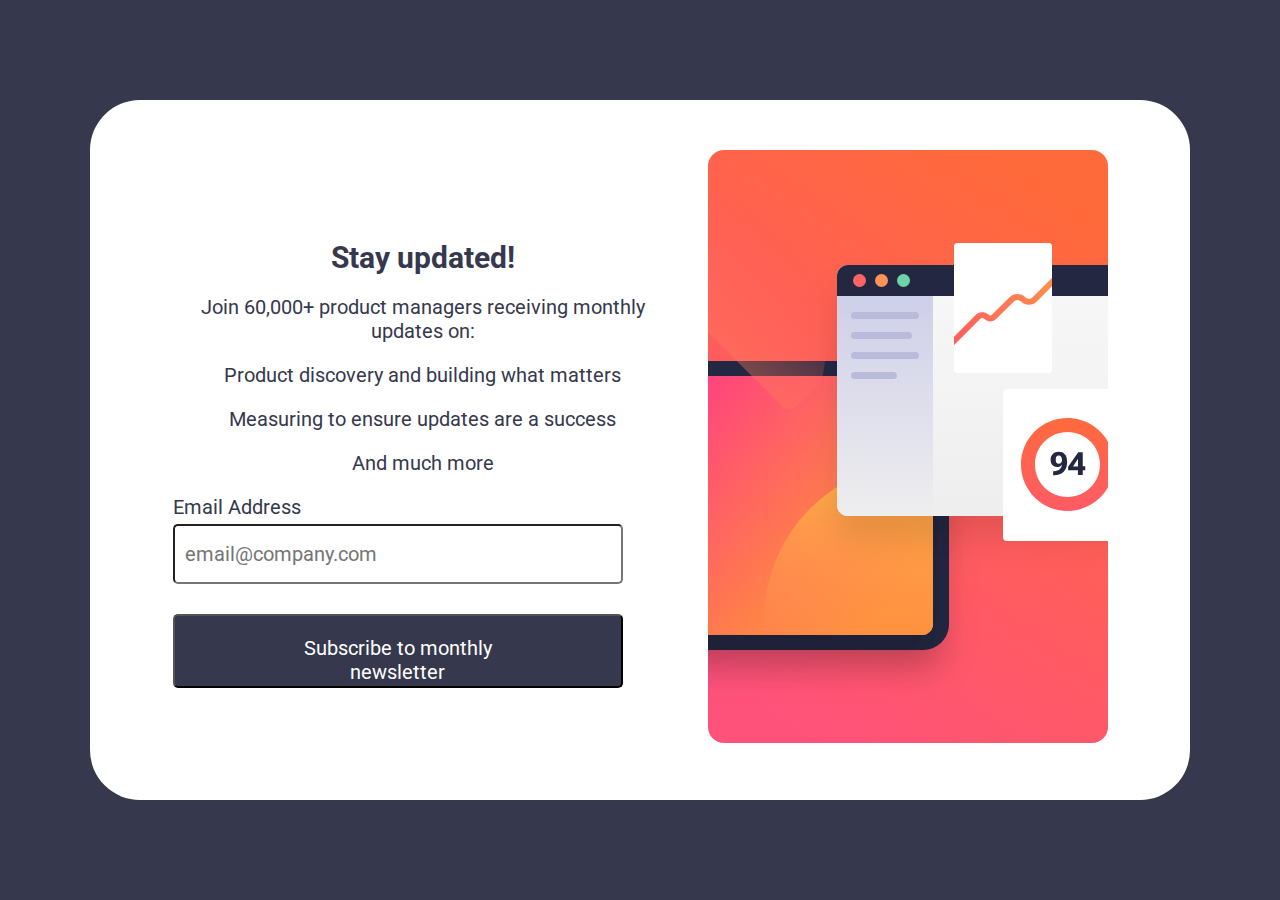
==== commit 4fdd1a44: "Finalizando Javascript do projeto" ====
--- a/Index.html
+++ b/Index.html
@@ -11,22 +11,18 @@
 </head>
 <body>
     <main>
-        <div class="container">
+        <div id="container" class="container">
             
         <article id="artigo" class="divisoes">
             <h1 >Stay updated!</h1>
             <p class="letras">Join 60,000+ product managers receiving monthly updates on:</p>
                 <ul class="letras">
-                    <svg class="lista" xmlns="http://www.w3.org/2000/svg" width="21" height="21" viewBox="0 0 21 21"><g fill="none"><circle cx="10.5" cy="10.5" r="10.5" fill="#FF6155"/><path stroke="#FFF" stroke-width="2" d="M6 11.381 8.735 14 15 8"/></g></svg>  
                         <li>Product discovery and building what matters</li>
-                    <svg class="lista" xmlns="http://www.w3.org/2000/svg" width="21" height="21" viewBox="0 0 21 21"><g fill="none"><circle cx="10.5" cy="10.5" r="10.5" fill="#FF6155"/><path stroke="#FFF" stroke-width="2" d="M6 11.381 8.735 14 15 8"/></g></svg> 
                         <li>Measuring to ensure updates are a success</li>
-                    <svg class="lista" xmlns="http://www.w3.org/2000/svg" width="21" height="21" viewBox="0 0 21 21"><g fill="none"><circle cx="10.5" cy="10.5" r="10.5" fill="#FF6155"/><path stroke="#FFF" stroke-width="2" d="M6 11.381 8.735 14 15 8"/></g></svg> 
                         <li>And much more</li>
-            
                 </ul>
-            <label >Email Address</label>
-            <form action="conclusao.html">
+            <label  for="emailuser">Email Address</label>
+            <form id="formulario">
             <input type ="email" id="emailuser" placeholder="email@company.com">
             <button type="submit" id="botao"> Subscribe to monthly newsletter</button>
             </form>
@@ -34,6 +30,12 @@
         <Section id="sessao" class="divisoes">
             <svg xmlns="http://www.w3.org/2000/svg" xmlns:xlink="http://www.w3.org/1999/xlink" width="400" height="593" viewBox="0 0 400 593"><defs><linearGradient id="b" x1="72.75%" x2="27.25%" y1="0%" y2="100%"><stop offset="0%" stop-color="#FF6A3A"/><stop offset="100%" stop-color="#FF527B"/></linearGradient><linearGradient id="h" x1="22.319%" x2="99.127%" y1="28.497%" y2="70.858%"><stop offset="0%" stop-color="#FF3E83"/><stop offset="100%" stop-color="#FF9F2E"/></linearGradient><linearGradient id="k" x1="50%" x2="50%" y1="0%" y2="100%"><stop offset="0%" stop-color="#FFB443"/><stop offset="100%" stop-color="#FF5B64" stop-opacity="0"/></linearGradient><linearGradient id="o" x1="50%" x2="50%" y1="0%" y2="100%"><stop offset="0%" stop-color="#F8F8F8"/><stop offset="100%" stop-color="#EEE"/></linearGradient><linearGradient id="p" x1="50%" x2="50%" y1="0%" y2="100%"><stop offset="0%" stop-color="#CACBE8"/><stop offset="100%" stop-color="#EEE"/><stop offset="100%" stop-color="#CACBE8"/></linearGradient><linearGradient id="r" x1="97.791%" x2="7.729%" y1="26.944%" y2="71.879%"><stop offset="0%" stop-color="#FF9049"/><stop offset="100%" stop-color="#FF5E5E"/></linearGradient><linearGradient id="t" x1="50%" x2="50%" y1="0%" y2="100%"><stop offset="0%" stop-color="#FF6A3D"/><stop offset="100%" stop-color="#FF5B66"/></linearGradient><path id="e" d="M0 26C0 11.64 11.64 0 26 0h381c14.36 0 26 11.64 26 26v237c0 14.36-11.64 26-26 26H26c-14.36 0-26-11.64-26-26V26Z"/><path id="g" d="M0 11C0 4.925 4.925 0 11 0h379c6.075 0 11 4.925 11 11v237c0 6.075-4.925 11-11 11H11c-6.075 0-11-4.925-11-11V11Z"/><path id="i" d="M0 11C0 4.925 4.925 0 11 0h379c6.075 0 11 4.925 11 11v237c0 6.075-4.925 11-11 11H11c-6.075 0-11-4.925-11-11V11Z"/><path id="n" d="M0 11C0 4.925 4.925 0 11 0h411c6.075 0 11 4.925 11 11v229c0 6.075-4.925 11-11 11H11c-6.075 0-11-4.925-11-11V11Z"/><path id="q" d="M0 4a4 4 0 0 1 4-4h90a4 4 0 0 1 4 4v122a4 4 0 0 1-4 4H4a4 4 0 0 1-4-4V4Z"/><filter id="d" width="127.7%" height="141.5%" x="-13.9%" y="-12.5%" filterUnits="objectBoundingBox"><feOffset dy="24" in="SourceAlpha" result="shadowOffsetOuter1"/><feGaussianBlur in="shadowOffsetOuter1" result="shadowBlurOuter1" stdDeviation="16"/><feColorMatrix in="shadowBlurOuter1" values="0 0 0 0 0 0 0 0 0 0 0 0 0 0 0 0 0 0 0.100000001 0"/></filter><filter id="f" width="129.9%" height="146.3%" x="-15%" y="-13.9%" filterUnits="objectBoundingBox"><feOffset dy="24" in="SourceAlpha" result="shadowOffsetOuter1"/><feGaussianBlur in="shadowOffsetOuter1" result="shadowBlurOuter1" stdDeviation="16"/><feColorMatrix in="shadowBlurOuter1" values="0 0 0 0 0 0 0 0 0 0 0 0 0 0 0 0 0 0 0.100000001 0"/></filter><filter id="j" width="129.9%" height="146.3%" x="-15%" y="-13.9%" filterUnits="objectBoundingBox"><feOffset dy="24" in="SourceAlpha" result="shadowOffsetOuter1"/><feGaussianBlur in="shadowOffsetOuter1" result="shadowBlurOuter1" stdDeviation="16"/><feColorMatrix in="shadowBlurOuter1" values="0 0 0 0 0 0 0 0 0 0 0 0 0 0 0 0 0 0 0.100000001 0"/></filter><filter id="m" width="127.7%" height="147.8%" x="-13.9%" y="-14.3%" filterUnits="objectBoundingBox"><feOffset dy="24" in="SourceAlpha" result="shadowOffsetOuter1"/><feGaussianBlur in="shadowOffsetOuter1" result="shadowBlurOuter1" stdDeviation="16"/><feColorMatrix in="shadowBlurOuter1" values="0 0 0 0 0 0 0 0 0 0 0 0 0 0 0 0 0 0 0.100000001 0"/></filter><rect id="a" width="400" height="593" x="0" y="0" rx="16"/></defs><g fill="none" fill-rule="evenodd"><mask id="c" fill="#fff"><use xlink:href="#a"/></mask><rect width="400" height="593" rx="16"/><path fill="url(#b)" fill-rule="nonzero" d="M0 0h400v593H0z" mask="url(#c)"/><g mask="url(#c)"><g fill-rule="nonzero" transform="translate(-192 211)"><use xlink:href="#e" fill="#000" filter="url(#d)"/><use xlink:href="#e" fill="#242742"/></g><g transform="translate(-176 226)"><g fill-rule="nonzero"><use xlink:href="#g" fill="#000" filter="url(#f)"/><use xlink:href="#g" fill="url(#h)"/></g><mask id="l" fill="#fff"><use xlink:href="#i"/></mask><g fill-rule="nonzero"><use xlink:href="#i" fill="#000" filter="url(#j)"/><use xlink:href="#i" fill="url(#h)"/></g><circle cx="390" cy="244" r="158" fill="url(#k)" fill-rule="nonzero" mask="url(#l)"/><circle cx="136.446" cy="-34.554" r="158" fill="url(#k)" fill-rule="nonzero" mask="url(#l)" transform="rotate(-135 136.446 -34.554)"/></g><g fill-rule="nonzero" transform="translate(129 115)"><use xlink:href="#n" fill="#000" filter="url(#m)"/><use xlink:href="#n" fill="url(#o)"/><path fill="url(#p)" d="M0 11C0 4.925 4.925 0 11 0h85v251H11c-6.075 0-11-4.925-11-11V11Z"/><path fill="#BABBDB" d="M14 50.5a3.5 3.5 0 0 1 3.5-3.5h61a3.5 3.5 0 0 1 0 7h-61a3.5 3.5 0 0 1-3.5-3.5Zm0 20a3.5 3.5 0 0 1 3.5-3.5h54a3.5 3.5 0 0 1 0 7h-54a3.5 3.5 0 0 1-3.5-3.5Zm0 20a3.5 3.5 0 0 1 3.5-3.5h61a3.5 3.5 0 0 1 0 7h-61a3.5 3.5 0 0 1-3.5-3.5Zm0 20a3.5 3.5 0 0 1 3.5-3.5h39a3.5 3.5 0 1 1 0 7h-39a3.5 3.5 0 0 1-3.5-3.5Z"/><path fill="#242742" d="M0 11C0 4.925 4.925 0 11 0h411c6.075 0 11 4.925 11 11v20H0V11Z"/><g transform="translate(16 9)"><circle cx="6.5" cy="6.5" r="6.5" fill="#FF6464"/><circle cx="28.5" cy="6.5" r="6.5" fill="#FF9255"/><circle cx="50.5" cy="6.5" r="6.5" fill="#6BD4A8"/></g></g><g transform="translate(246 93)"><path fill="#FFF" fill-rule="nonzero" d="M0 4a4 4 0 0 1 4-4h90a4 4 0 0 1 4 4v122a4 4 0 0 1-4 4H4a4 4 0 0 1-4-4V4Z"/><mask id="s" fill="#fff"><use xlink:href="#q"/></mask><use xlink:href="#q" fill="#FFF" fill-rule="nonzero"/><path fill="url(#r)" fill-rule="nonzero" d="M108.12 28.878a3 3 0 0 1 .002 4.243L82.847 58.41c-4.348 4.351-11.4 4.351-15.749 0a5.132 5.132 0 0 0-7.26 0L42.406 75.853a8.668 8.668 0 0 1-12.262 0 2.668 2.668 0 0 0-3.774 0l-32.248 32.268a3 3 0 1 1-4.244-4.242l32.248-32.267a8.668 8.668 0 0 1 12.262 0 2.668 2.668 0 0 0 3.774 0L55.594 54.17c4.348-4.35 11.4-4.35 15.748 0a5.132 5.132 0 0 0 7.26 0l25.276-25.29a3 3 0 0 1 4.243-.002Z" mask="url(#s)"/><path fill="#FFF" fill-rule="nonzero" d="M49 150a4 4 0 0 1 4-4h120a4 4 0 0 1 4 4v144a4 4 0 0 1-4 4H53a4 4 0 0 1-4-4V150Z"/><path fill="url(#t)" d="M46.5 79C64.45 79 79 64.45 79 46.5S64.45 14 46.5 14 14 28.55 14 46.5 28.55 79 46.5 79Zm0 14C72.181 93 93 72.181 93 46.5S72.181 0 46.5 0 0 20.819 0 46.5 20.819 93 46.5 93Z" transform="translate(67 175)"/><path fill="#242742" fill-rule="nonzero" d="M96.61 216.72c0 2.27.589 4.067 1.766 5.39 1.177 1.313 2.78 1.969 4.812 1.969 1.886 0 3.36-.672 4.422-2.016 1.073-1.344 1.61-3.02 1.61-5.031h-1.172c0 1.146-.318 2.057-.954 2.734-.635.677-1.427 1.016-2.375 1.016-1.01 0-1.76-.339-2.25-1.016-.49-.687-.734-1.692-.734-3.015 0-1.51.245-2.594.734-3.25.5-.667 1.24-1 2.22-1 1.051 0 1.869.432 2.452 1.297.584.864.875 2.411.875 4.64l.14.625c0 3.302-.723 5.646-2.171 7.031-1.448 1.386-3.495 2.073-6.14 2.063h-.704v3.969h.813c4.25-.042 7.495-1.193 9.734-3.453 2.25-2.271 3.375-5.329 3.375-9.172v-.813c0-3.458-.776-5.958-2.328-7.5-1.552-1.552-3.557-2.328-6.016-2.328-2.468 0-4.437.714-5.906 2.14-1.469 1.428-2.203 3.334-2.203 5.72ZM123.923 232h4.828v-22.75h-4.516l-10.11 14.563v3.438h17.141v-3.891h-4.937l-.813.078h-6.5l4.828-7.562h.157v9.593l-.079.547v5.985Z"/></g></g></g></svg>
         </Section>
+        <div id="elmFinalizador">
+            <img id="imgconclusao" src="../newsletter-sign-up-with-success-message-main/assets/images/icon-success.svg">
+            <h1 class="h1verificacao">Thanks for subscribing!</h1>
+            <p> A confirmation email has been sent to <b id="emailconfirm"> </b>.Please open it and click the button inside to confirm your subscription </p>
+            <button>Dismiss message</button>
+        </div>
     </div>
    
     </main>  
--- a/style.css
+++ b/style.css
@@ -1,3 +1,7 @@
+:root{
+    --largura:1000px
+}
+
 *{
     margin: 0;
     padding: 0;
@@ -18,7 +22,7 @@
 }
 .container{
     margin: auto;
-    width: 1000px;
+    width: var(--largura);
     padding: 50px;
     border-radius: 50px;
     background-color: hsl(0, 0%, 100%);
@@ -65,6 +69,7 @@
     background-color: hsl(235, 18%, 26%);
     color: hsl(0, 0%, 100%);
     border-radius: 5px;
+    text-align: center;
 }
 button:hover{
     background-color: hsl(4, 100%, 67%);
@@ -72,11 +77,20 @@
 }
 ul{
     list-style-type: none;
+    list-style-image: url(../newsletter-sign-up-with-success-message-main/assets/images/icon-list.svg);
 }
 li{
     margin-bottom: 20px;
 }
-.lista{
-    float: left;
+#imgconclusao{
+   display: flex;
+  
+}
+#elmFinalizador{
+    display: none;
+}
+.h1verificacao{
+    font-size: 50px;
+    margin-top: 20px;
 }
 
